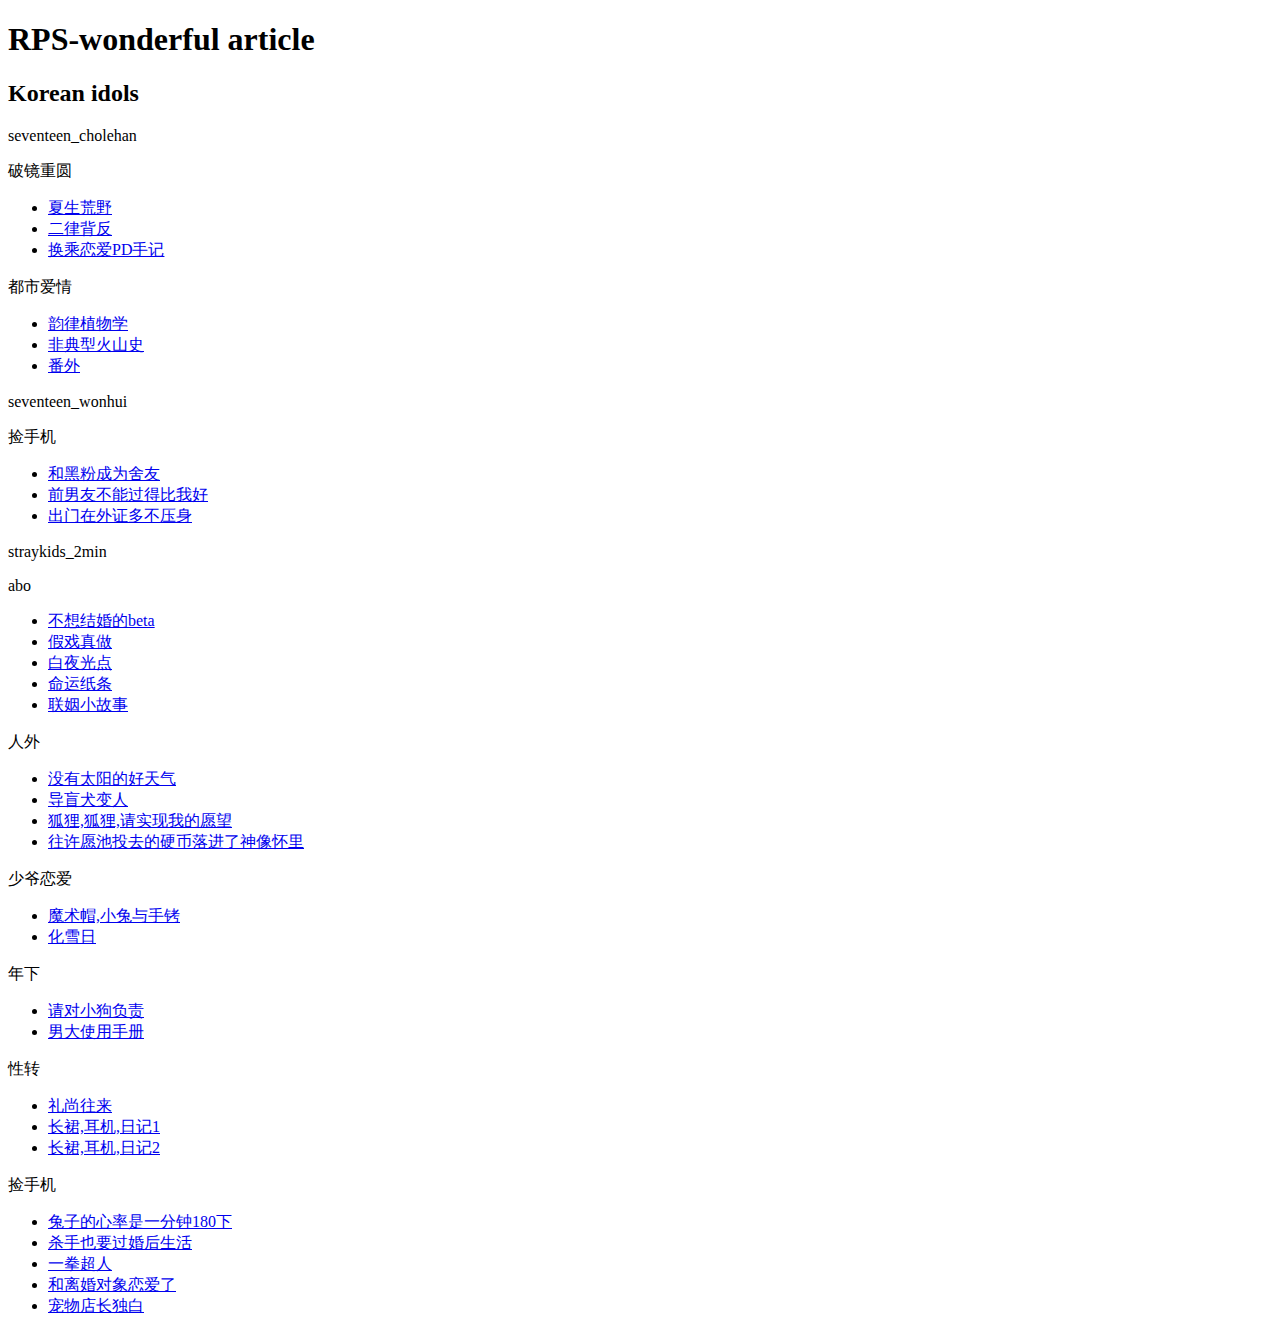
==== index.html @ d76c641f "Add files via upload" ====
<!DOCTYPE html>
<html lang="en">
  <head>
    <meta charset="UTF-8" />
    <meta name="viewport" content="width=device-width, initial-scale=1.0" />
    <link rel="stylesheet" href="index.css" />
    <h1 class="title">RPS-wonderful article</h1>

    <body>
      <script>
        window.alert("尊重厨子劳动成果,排名不分先后");
       
        </script>
      <h2 >Korean idols</h2>
      <p class="couple">seventeen_cholehan</p>
      <li class="newsort">破镜重圆</li>
      <ul>
        <li>
          <a href="https://archiveofourown.org/works/42984015/chapters/107998671" target="blank" class="more-info">
            夏生荒野
          </a>
        </li>
        <li>
          <a href="https://www.asianfanfics.com/story/view/1518376/abo-r18" target="blank" class="more-info">
            二律背反
          </a>
        </li>
        <li>
          <a href="https://archiveofourown.org/works/44199862" target="_blank" class="more-info">
            换乘恋爱PD手记
          </a>
        </li>
      </ul>
      <li class="newsort">都市爱情</li>
      <ul>
        <li>
          <a href="https://archiveofourown.org/works/42809625" target="_blank" class="more-info">韵律植物学</a>
        </li>
        <li>
          <a href="https://archiveofourown.org/works/43749130" target="_blank" class="more-info">非典型火山史</a>
        </li>
        <li>
          <a href="https://weibo.com/6001226499/4951030895745307" target="_blank" class="more-info">番外</a>
        </li>
      </ul>
      <p class="couple">seventeen_wonhui</p>
      <li class="newsort">捡手机</li>
      <ul>
        <li>
          <a href="https://www.lofter.com/front/blog/collection/share?collectionId=18082457" target="blank" class="more-info">
            和黑粉成为舍友
          </a>
        </li>
        <li>
          <a href="https://weibo.com/5597449832/4990596244573872?sourceType=weixin&from=10DA195010&wm=9006_2001&featurecode=newtitle&s_channel=4&s_trans=6576365393_4990596244573872" target="_blank" class="more-info">
            前男友不能过得比我好
          </a>
        </li>
        <li>
          <a href="https://www.lofter.com/front/blog/collection/share?collectionId=19189957" target="_blank" class="more-info">
            出门在外证多不压身
          </a>
        </li>
      </ul>
      <p class="couple">straykids_2min</p>
      <li class="newsort">abo</li>
      <ul>
        <li>
          <a href="https://www.lofter.com/front/blog/collection/share?collectionId=19189957" target="_blank" class="more-info">
            不想结婚的beta
          </a>
        </li>
        <li>
          <a href="https://weibo.com/5675034352/4864808954368347?sourceType=weixin&from=10DA195010&wm=9006_2001&featurecode=newtitle&s_channel=4&s_trans=6576365393_4864808954368347" target="_blank" class="more-info">
            假戏真做
          </a>
        </li>
        <li>
          <a href="https://weibo.com/5836048507/4508243428535874" target="_blank" class="more-info">
            白夜光点
          </a>
        </li>
        <li>
          <a href="https://weibo.com/7866498056/4954895226245034" target="_blank" class="more-info">
            命运纸条
          </a>
        </li>
        <li>
          <a href="https://weibo.com/7866498056/4974521591791774" target="_blank" class="more-info">
            联姻小故事
          </a>
        </li>
      </ul>
      <li class="newsort">人外</li>
      <ul>
        <li>
          <a href="https://archiveofourown.org/works/50622547" target="blank" class="more-info">
            没有太阳的好天气
          </a>
        </li>
        <li>
          <a href="https://weibo.com/7866498056/4953513732605819" target="blank" class="more-info">
            导盲犬变人
          </a>
        </li>
        <li>
          <a href="https://archiveofourown.org/works/47968015" target="_blank" class="more-info">
            狐狸,狐狸,请实现我的愿望
          </a>
        </li>
        <li>
          <a href="https://archiveofourown.org/works/47195911" target="_blank" class="more-info">
            往许愿池投去的硬币落进了神像怀里
          </a>
        </li>
      </ul>
      <li class="newsort">少爷恋爱</li>
      <ul>
        <li>
          <a href="https://archiveofourown.org/works/47216134" target="blank" class="more-info">
            魔术帽,小兔与手铐
          </a>
        </li>
        <li>
          <a href="https://www.asianfanfics.com/story/view/1555963/n-a" target="blank" class="more-info">
            化雪日
          </a>
        </li>
      </ul>
      <li class="newsort">年下</li>
      <ul>
        <li><a href="https://archiveofourown.org/works/47865142" target="_blank" class="more-info">
            请对小狗负责
          </a>
        </li>
        <li><a href="https://archiveofourown.org/works/53051620/chapters/134221333" target="_blank" class="more-info">
            男大使用手册
          </a>
        </li>
      </ul>
      <li class="newsort">性转</li>
      <ul>
        <li>
          <a href="https://archiveofourown.org/works/51228814/chapters/129444784" target="blank" class="more-info">
            礼尚往来
          </a>
        </li>
        <li>
          <a href="https://mooc-image.nosdn.127.net/ff63b867c51d490dbe833d9d12e247ee.jpg" target="blank" class="more-info">
            长裙,耳机,日记1
          </a>
        </li>
        <li>
          <a href="https://mooc-image.nosdn.127.net/cfe30569a57546fbba7cfcb55677f1c6.jpg" target="blank" class="more-info">
            长裙,耳机,日记2
          </a>
        </li>
      </ul>
      <li class="newsort">捡手机</li>
      <ul>
        <li>
          <a href="https://weibo.com/7801070742/4921700036381212" target="_blank" class="more-info">
            兔子的心率是一分钟180下
          </a>
        </li>
        <li>
          <a href="https://weibo.com/7555576121/4958277508008339" target="_blank" class="more-info">
            杀手也要过婚后生活
          </a>
        </li>
        <li>
          <a href="https://weibo.com/7555576121/4967346250978435" target="_blank" class="more-info">
            一拳超人
          </a>
        </li>
        <li>
          <a href="https://weibo.com/7555576121/4869838432108879" target="_blank" class="more-info">
            和离婚对象恋爱了
          </a>
        </li>
        <li>
          <a href="https://weibo.com/7555576121/4857601252140532" target="_blank" class="more-info">
            宠物店长独白
          </a>
        </li>
      </ul>
    </body>
  </body>
</html>
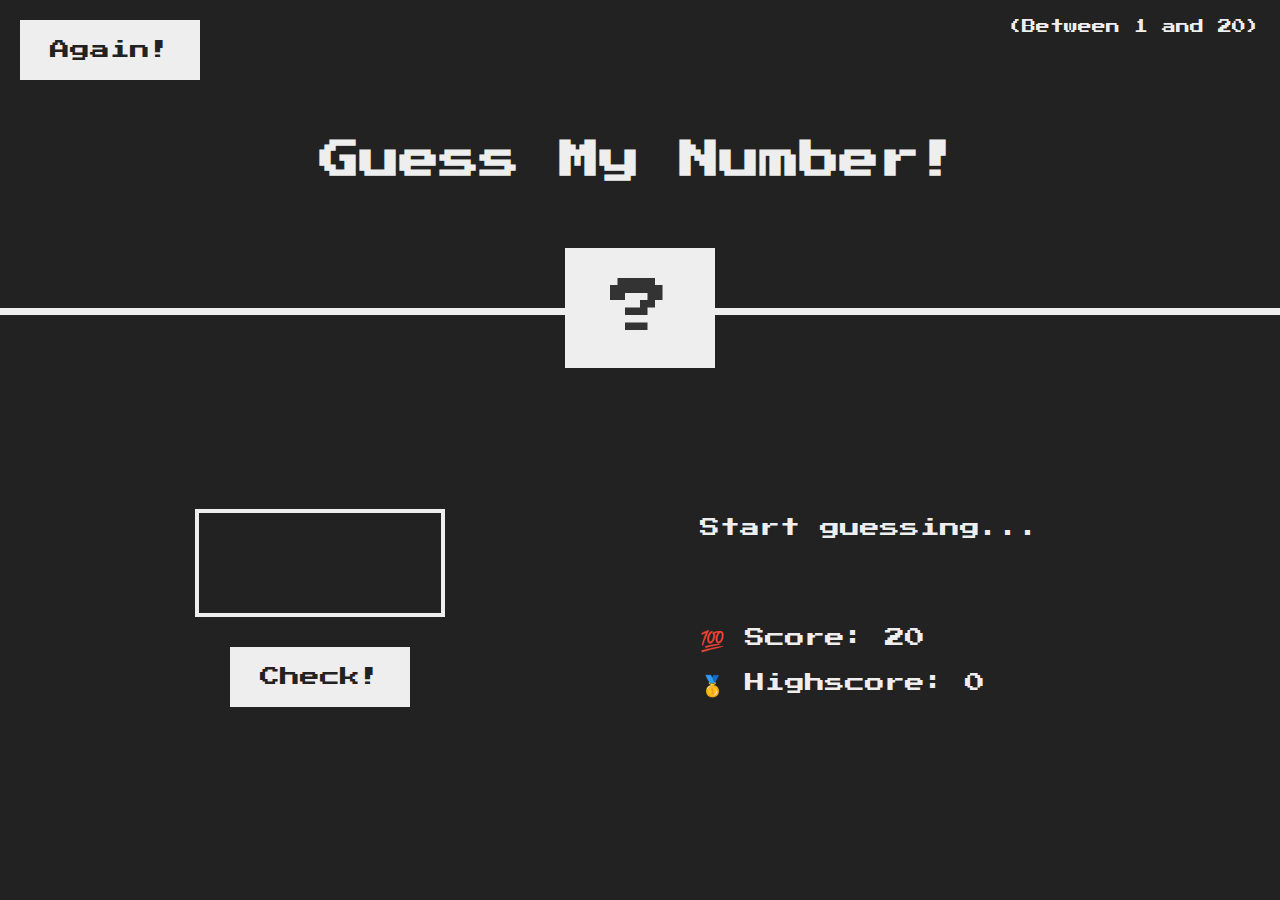
==== commit 88a55328: "Add files via upload" ====
--- a/index.html
+++ b/index.html
@@ -3,187 +3,31 @@
   <head>
     <meta charset="UTF-8" />
     <meta name="viewport" content="width=device-width, initial-scale=1.0" />
-    <link rel="stylesheet" href="index.css" />
-    <h1 class="title">RPS-wonderful article</h1>
+    <meta http-equiv="X-UA-Compatible" content="ie=edge" />
+    <link rel="stylesheet" href="style.css" />
+    <title>Guess My Number!</title>
+  </head>
 
-    <body>
-      <script>
-        window.alert("尊重厨子劳动成果,排名不分先后");
-       
-        </script>
-      <h2 >Korean idols</h2>
-      <p class="couple">seventeen_cholehan</p>
-      <li class="newsort">破镜重圆</li>
-      <ul>
-        <li>
-          <a href="https://archiveofourown.org/works/42984015/chapters/107998671" target="blank" class="more-info">
-            夏生荒野
-          </a>
-        </li>
-        <li>
-          <a href="https://www.asianfanfics.com/story/view/1518376/abo-r18" target="blank" class="more-info">
-            二律背反
-          </a>
-        </li>
-        <li>
-          <a href="https://archiveofourown.org/works/44199862" target="_blank" class="more-info">
-            换乘恋爱PD手记
-          </a>
-        </li>
-      </ul>
-      <li class="newsort">都市爱情</li>
-      <ul>
-        <li>
-          <a href="https://archiveofourown.org/works/42809625" target="_blank" class="more-info">韵律植物学</a>
-        </li>
-        <li>
-          <a href="https://archiveofourown.org/works/43749130" target="_blank" class="more-info">非典型火山史</a>
-        </li>
-        <li>
-          <a href="https://weibo.com/6001226499/4951030895745307" target="_blank" class="more-info">番外</a>
-        </li>
-      </ul>
-      <p class="couple">seventeen_wonhui</p>
-      <li class="newsort">捡手机</li>
-      <ul>
-        <li>
-          <a href="https://www.lofter.com/front/blog/collection/share?collectionId=18082457" target="blank" class="more-info">
-            和黑粉成为舍友
-          </a>
-        </li>
-        <li>
-          <a href="https://weibo.com/5597449832/4990596244573872?sourceType=weixin&from=10DA195010&wm=9006_2001&featurecode=newtitle&s_channel=4&s_trans=6576365393_4990596244573872" target="_blank" class="more-info">
-            前男友不能过得比我好
-          </a>
-        </li>
-        <li>
-          <a href="https://www.lofter.com/front/blog/collection/share?collectionId=19189957" target="_blank" class="more-info">
-            出门在外证多不压身
-          </a>
-        </li>
-      </ul>
-      <p class="couple">straykids_2min</p>
-      <li class="newsort">abo</li>
-      <ul>
-        <li>
-          <a href="https://www.lofter.com/front/blog/collection/share?collectionId=19189957" target="_blank" class="more-info">
-            不想结婚的beta
-          </a>
-        </li>
-        <li>
-          <a href="https://weibo.com/5675034352/4864808954368347?sourceType=weixin&from=10DA195010&wm=9006_2001&featurecode=newtitle&s_channel=4&s_trans=6576365393_4864808954368347" target="_blank" class="more-info">
-            假戏真做
-          </a>
-        </li>
-        <li>
-          <a href="https://weibo.com/5836048507/4508243428535874" target="_blank" class="more-info">
-            白夜光点
-          </a>
-        </li>
-        <li>
-          <a href="https://weibo.com/7866498056/4954895226245034" target="_blank" class="more-info">
-            命运纸条
-          </a>
-        </li>
-        <li>
-          <a href="https://weibo.com/7866498056/4974521591791774" target="_blank" class="more-info">
-            联姻小故事
-          </a>
-        </li>
-      </ul>
-      <li class="newsort">人外</li>
-      <ul>
-        <li>
-          <a href="https://archiveofourown.org/works/50622547" target="blank" class="more-info">
-            没有太阳的好天气
-          </a>
-        </li>
-        <li>
-          <a href="https://weibo.com/7866498056/4953513732605819" target="blank" class="more-info">
-            导盲犬变人
-          </a>
-        </li>
-        <li>
-          <a href="https://archiveofourown.org/works/47968015" target="_blank" class="more-info">
-            狐狸,狐狸,请实现我的愿望
-          </a>
-        </li>
-        <li>
-          <a href="https://archiveofourown.org/works/47195911" target="_blank" class="more-info">
-            往许愿池投去的硬币落进了神像怀里
-          </a>
-        </li>
-      </ul>
-      <li class="newsort">少爷恋爱</li>
-      <ul>
-        <li>
-          <a href="https://archiveofourown.org/works/47216134" target="blank" class="more-info">
-            魔术帽,小兔与手铐
-          </a>
-        </li>
-        <li>
-          <a href="https://www.asianfanfics.com/story/view/1555963/n-a" target="blank" class="more-info">
-            化雪日
-          </a>
-        </li>
-      </ul>
-      <li class="newsort">年下</li>
-      <ul>
-        <li><a href="https://archiveofourown.org/works/47865142" target="_blank" class="more-info">
-            请对小狗负责
-          </a>
-        </li>
-        <li><a href="https://archiveofourown.org/works/53051620/chapters/134221333" target="_blank" class="more-info">
-            男大使用手册
-          </a>
-        </li>
-      </ul>
-      <li class="newsort">性转</li>
-      <ul>
-        <li>
-          <a href="https://archiveofourown.org/works/51228814/chapters/129444784" target="blank" class="more-info">
-            礼尚往来
-          </a>
-        </li>
-        <li>
-          <a href="https://mooc-image.nosdn.127.net/ff63b867c51d490dbe833d9d12e247ee.jpg" target="blank" class="more-info">
-            长裙,耳机,日记1
-          </a>
-        </li>
-        <li>
-          <a href="https://mooc-image.nosdn.127.net/cfe30569a57546fbba7cfcb55677f1c6.jpg" target="blank" class="more-info">
-            长裙,耳机,日记2
-          </a>
-        </li>
-      </ul>
-      <li class="newsort">捡手机</li>
-      <ul>
-        <li>
-          <a href="https://weibo.com/7801070742/4921700036381212" target="_blank" class="more-info">
-            兔子的心率是一分钟180下
-          </a>
-        </li>
-        <li>
-          <a href="https://weibo.com/7555576121/4958277508008339" target="_blank" class="more-info">
-            杀手也要过婚后生活
-          </a>
-        </li>
-        <li>
-          <a href="https://weibo.com/7555576121/4967346250978435" target="_blank" class="more-info">
-            一拳超人
-          </a>
-        </li>
-        <li>
-          <a href="https://weibo.com/7555576121/4869838432108879" target="_blank" class="more-info">
-            和离婚对象恋爱了
-          </a>
-        </li>
-        <li>
-          <a href="https://weibo.com/7555576121/4857601252140532" target="_blank" class="more-info">
-            宠物店长独白
-          </a>
-        </li>
-      </ul>
-    </body>
+  <body>
+    <header>
+      <h1>Guess My Number!</h1>
+      <p class="between">(Between 1 and 20)</p>
+      <button class="btn again">Again!</button>
+      <div class="number">?</div>
+    </header>
+    <main>
+      <section class="left">
+        <input type="number" class="guess" />
+        <button class="btn check">Check!</button>
+      </section>
+      <section class="right">
+        <p class="message">Start guessing...</p>
+        <p class="label-score">💯 Score: <span class="score">20</span></p>
+        <p class="label-highscore">
+          🥇 Highscore: <span class="highscore">0</span>
+        </p>
+      </section>
+    </main>
+    <script src="script.js"></script>
   </body>
 </html>
--- a/style.css
+++ b/style.css
@@ -0,0 +1,120 @@
+@import url("https://fonts.googleapis.com/css?family=Press+Start+2P&display=swap");
+* {
+  margin: 0;
+  padding: 0;
+  box-sizing: inherit;
+}
+
+html {
+  font-size: 62.5%;
+  box-sizing: border-box;
+}
+
+body {
+  font-family: "Press Start 2P", sans-serif;
+  color: #eee;
+  background-color: #222;
+  /* background-color: #60b347; */
+}
+
+/* LAYOUT */
+
+header {
+  position: relative;
+  height: 35vh;
+  border-bottom: 7px solid #eee;
+}
+
+main {
+  height: 65vh;
+  color: #eee;
+  display: flex;
+  align-items: center;
+  justify-content: space-around;
+}
+
+.left {
+  width: 52rem;
+  display: flex;
+  flex-direction: column;
+  align-items: center;
+}
+
+.right {
+  width: 52rem;
+  font-size: 2rem;
+}
+
+/* ELEMENTS STYLE */
+
+h1 {
+  font-size: 4rem;
+  text-align: center;
+  position: absolute;
+  width: 100%;
+  top: 52%;
+  left: 50%;
+  transform: translate(-50%, -50%);
+}
+
+.number {
+  background: #eee;
+  color: #333;
+  font-size: 6rem;
+  width: 15rem;
+  padding: 3rem 0rem;
+  text-align: center;
+  position: absolute;
+  bottom: 0;
+  left: 50%;
+  transform: translate(-50%, 50%);
+}
+
+.between {
+  font-size: 1.4rem;
+  position: absolute;
+  top: 2rem;
+  right: 2rem;
+}
+
+.again {
+  position: absolute;
+  top: 2rem;
+  left: 2rem;
+}
+
+.guess {
+  background: none;
+  border: 4px solid #eee;
+  font-family: inherit;
+  color: inherit;
+  font-size: 5rem;
+  padding: 2.5rem;
+  width: 25rem;
+  text-align: center;
+  display: block;
+  margin-bottom: 3rem;
+}
+
+.btn {
+  border: none;
+  background-color: #eee;
+  color: #222;
+  font-size: 2rem;
+  font-family: inherit;
+  padding: 2rem 3rem;
+  cursor: pointer;
+}
+
+.btn:hover {
+  background-color: #ccc;
+}
+
+.message {
+  margin-bottom: 8rem;
+  height: 3rem;
+}
+
+.label-score {
+  margin-bottom: 2rem;
+}
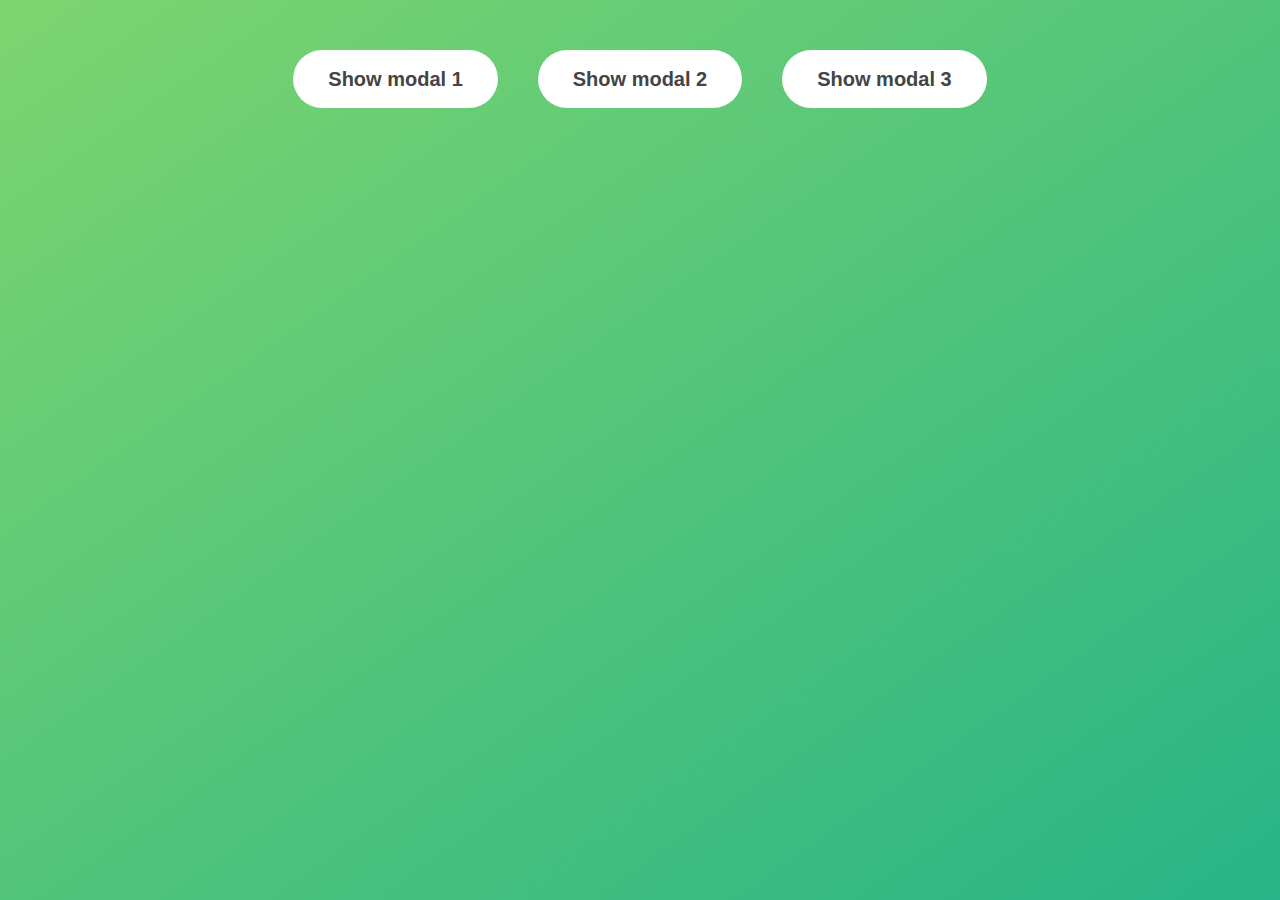
==== commit e47e3ad0: "Add files via upload" ====
--- a/index.html
+++ b/index.html
@@ -1,33 +1,30 @@
 <!DOCTYPE html>
 <html lang="en">
-  <head>
+
+<head>
     <meta charset="UTF-8" />
     <meta name="viewport" content="width=device-width, initial-scale=1.0" />
     <meta http-equiv="X-UA-Compatible" content="ie=edge" />
     <link rel="stylesheet" href="style.css" />
-    <title>Guess My Number!</title>
-  </head>
+    <title>Modal window</title>
+</head>
 
-  <body>
-    <header>
-      <h1>Guess My Number!</h1>
-      <p class="between">(Between 1 and 20)</p>
-      <button class="btn again">Again!</button>
-      <div class="number">?</div>
-    </header>
-    <main>
-      <section class="left">
-        <input type="number" class="guess" />
-        <button class="btn check">Check!</button>
-      </section>
-      <section class="right">
-        <p class="message">Start guessing...</p>
-        <p class="label-score">💯 Score: <span class="score">20</span></p>
-        <p class="label-highscore">
-          🥇 Highscore: <span class="highscore">0</span>
+<body>
+    <button class="show-modal">Show modal 1</button>
+    <button class="show-modal">Show modal 2</button>
+    <button class="show-modal">Show modal 3</button>
+
+    <div class="modal hidden">
+        <button class="close-modal">&times;</button>
+        <h1>I'm a modal window 😍</h1>
+        <p>
+            Lorem ipsum dolor sit amet, consectetur adipisicing elit, sed do eiusmod tempor incididunt ut labore et dolore magna aliqua. Ut enim ad minim veniam, quis nostrud exercitation ullamco laboris nisi ut aliquip ex ea commodo consequat. Duis aute irure dolor
+            in reprehenderit in voluptate velit esse cillum dolore eu fugiat nulla pariatur. Excepteur sint occaecat cupidatat non proident, sunt in culpa qui officia deserunt mollit anim id est laborum.
         </p>
-      </section>
-    </main>
+    </div>
+    <div class="overlay hidden"></div>
+
     <script src="script.js"></script>
-  </body>
-</html>
+</body>
+
+</html>--- a/style.css
+++ b/style.css
@@ -1,120 +1,88 @@
-@import url("https://fonts.googleapis.com/css?family=Press+Start+2P&display=swap");
 * {
-  margin: 0;
-  padding: 0;
-  box-sizing: inherit;
+    margin: 0;
+    padding: 0;
+    box-sizing: inherit;
 }
 
 html {
-  font-size: 62.5%;
-  box-sizing: border-box;
+    font-size: 62.5%;
+    box-sizing: border-box;
 }
 
 body {
-  font-family: "Press Start 2P", sans-serif;
-  color: #eee;
-  background-color: #222;
-  /* background-color: #60b347; */
+    font-family: sans-serif;
+    color: #333;
+    line-height: 1.5;
+    height: 100vh;
+    position: relative;
+    display: flex;
+    align-items: flex-start;
+    justify-content: center;
+    background: linear-gradient(to top left, #28b487, #7dd56f);
 }
 
-/* LAYOUT */
-
-header {
-  position: relative;
-  height: 35vh;
-  border-bottom: 7px solid #eee;
+.show-modal {
+    font-size: 2rem;
+    font-weight: 600;
+    padding: 1.75rem 3.5rem;
+    margin: 5rem 2rem;
+    border: none;
+    background-color: #fff;
+    color: #444;
+    border-radius: 10rem;
+    cursor: pointer;
 }
 
-main {
-  height: 65vh;
-  color: #eee;
-  display: flex;
-  align-items: center;
-  justify-content: space-around;
+.close-modal {
+    position: absolute;
+    top: 1.2rem;
+    right: 2rem;
+    font-size: 5rem;
+    color: #333;
+    cursor: pointer;
+    border: none;
+    background: none;
 }
 
-.left {
-  width: 52rem;
-  display: flex;
-  flex-direction: column;
-  align-items: center;
+h1 {
+    font-size: 2.5rem;
+    margin-bottom: 2rem;
 }
 
-.right {
-  width: 52rem;
-  font-size: 2rem;
+p {
+    font-size: 1.8rem;
 }
 
-/* ELEMENTS STYLE */
 
-h1 {
-  font-size: 4rem;
-  text-align: center;
-  position: absolute;
-  width: 100%;
-  top: 52%;
-  left: 50%;
-  transform: translate(-50%, -50%);
+/* -------------------------- */
+
+
+/* CLASSES TO MAKE MODAL WORK */
+
+.hidden {
+    display: none;
 }
 
-.number {
-  background: #eee;
-  color: #333;
-  font-size: 6rem;
-  width: 15rem;
-  padding: 3rem 0rem;
-  text-align: center;
-  position: absolute;
-  bottom: 0;
-  left: 50%;
-  transform: translate(-50%, 50%);
+.modal {
+    position: absolute;
+    top: 50%;
+    left: 50%;
+    transform: translate(-50%, -50%);
+    width: 70%;
+    background-color: white;
+    padding: 6rem;
+    border-radius: 5px;
+    box-shadow: 0 3rem 5rem rgba(0, 0, 0, 0.3);
+    z-index: 10;
 }
 
-.between {
-  font-size: 1.4rem;
-  position: absolute;
-  top: 2rem;
-  right: 2rem;
-}
-
-.again {
-  position: absolute;
-  top: 2rem;
-  left: 2rem;
-}
-
-.guess {
-  background: none;
-  border: 4px solid #eee;
-  font-family: inherit;
-  color: inherit;
-  font-size: 5rem;
-  padding: 2.5rem;
-  width: 25rem;
-  text-align: center;
-  display: block;
-  margin-bottom: 3rem;
-}
-
-.btn {
-  border: none;
-  background-color: #eee;
-  color: #222;
-  font-size: 2rem;
-  font-family: inherit;
-  padding: 2rem 3rem;
-  cursor: pointer;
-}
-
-.btn:hover {
-  background-color: #ccc;
-}
-
-.message {
-  margin-bottom: 8rem;
-  height: 3rem;
-}
-
-.label-score {
-  margin-bottom: 2rem;
-}
+.overlay {
+    position: absolute;
+    top: 0;
+    left: 0;
+    width: 100%;
+    height: 100%;
+    background-color: rgba(0, 0, 0, 0.6);
+    backdrop-filter: blur(3px);
+    z-index: 5;
+}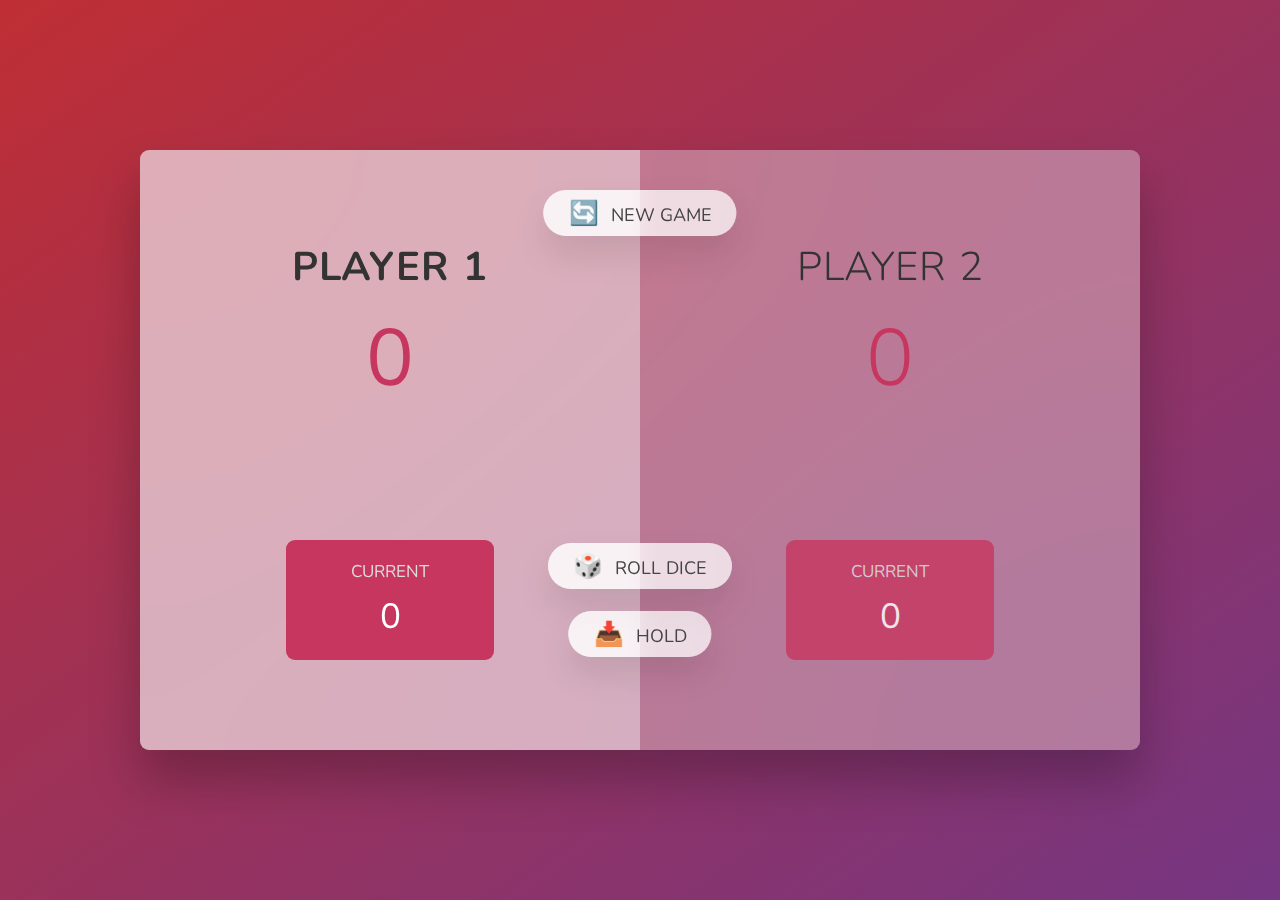
==== commit 0080b97e: "Add files via upload" ====
--- a/index.html
+++ b/index.html
@@ -6,24 +6,33 @@
     <meta name="viewport" content="width=device-width, initial-scale=1.0" />
     <meta http-equiv="X-UA-Compatible" content="ie=edge" />
     <link rel="stylesheet" href="style.css" />
-    <title>Modal window</title>
+    <title>Pig Game</title>
 </head>
 
 <body>
-    <button class="show-modal">Show modal 1</button>
-    <button class="show-modal">Show modal 2</button>
-    <button class="show-modal">Show modal 3</button>
+    <main>
+        <section class="player player--0 player--active">
+            <h2 class="name" id="name--0">Player 1</h2>
+            <p class="score" id="score--0">43</p>
+            <div class="current">
+                <p class="current-label">Current</p>
+                <p class="current-score" id="current--0">0</p>
+            </div>
+        </section>
+        <section class="player player--1">
+            <h2 class="name" id="name--1">Player 2</h2>
+            <p class="score" id="score--1">24</p>
+            <div class="current">
+                <p class="current-label">Current</p>
+                <p class="current-score" id="current--1">0</p>
+            </div>
+        </section>
 
-    <div class="modal hidden">
-        <button class="close-modal">&times;</button>
-        <h1>I'm a modal window 😍</h1>
-        <p>
-            Lorem ipsum dolor sit amet, consectetur adipisicing elit, sed do eiusmod tempor incididunt ut labore et dolore magna aliqua. Ut enim ad minim veniam, quis nostrud exercitation ullamco laboris nisi ut aliquip ex ea commodo consequat. Duis aute irure dolor
-            in reprehenderit in voluptate velit esse cillum dolore eu fugiat nulla pariatur. Excepteur sint occaecat cupidatat non proident, sunt in culpa qui officia deserunt mollit anim id est laborum.
-        </p>
-    </div>
-    <div class="overlay hidden"></div>
-
+        <img src="dice-5.png" alt="Playing dice" class="dice" />
+        <button class="btn btn--new">🔄 New game</button>
+        <button class="btn btn--roll">🎲 Roll dice</button>
+        <button class="btn btn--hold">📥 Hold</button>
+    </main>
     <script src="script.js"></script>
 </body>
 
--- a/style.css
+++ b/style.css
@@ -1,3 +1,4 @@
+@import url('https://fonts.googleapis.com/css2?family=Nunito&display=swap');
 * {
     margin: 0;
     padding: 0;
@@ -10,79 +11,168 @@
 }
 
 body {
-    font-family: sans-serif;
+    font-family: 'Nunito', sans-serif;
+    font-weight: 400;
+    height: 100vh;
     color: #333;
-    line-height: 1.5;
-    height: 100vh;
-    position: relative;
+    background-image: linear-gradient(to top left, #753682 0%, #bf2e34 100%);
     display: flex;
-    align-items: flex-start;
+    align-items: center;
     justify-content: center;
-    background: linear-gradient(to top left, #28b487, #7dd56f);
-}
-
-.show-modal {
-    font-size: 2rem;
-    font-weight: 600;
-    padding: 1.75rem 3.5rem;
-    margin: 5rem 2rem;
-    border: none;
-    background-color: #fff;
-    color: #444;
-    border-radius: 10rem;
-    cursor: pointer;
-}
-
-.close-modal {
-    position: absolute;
-    top: 1.2rem;
-    right: 2rem;
-    font-size: 5rem;
-    color: #333;
-    cursor: pointer;
-    border: none;
-    background: none;
-}
-
-h1 {
-    font-size: 2.5rem;
-    margin-bottom: 2rem;
-}
-
-p {
-    font-size: 1.8rem;
 }
 
 
-/* -------------------------- */
+/* LAYOUT */
+
+main {
+    position: relative;
+    width: 100rem;
+    height: 60rem;
+    background-color: rgba(255, 255, 255, 0.35);
+    backdrop-filter: blur(200px);
+    filter: blur();
+    box-shadow: 0 3rem 5rem rgba(0, 0, 0, 0.25);
+    border-radius: 9px;
+    overflow: hidden;
+    display: flex;
+}
+
+.player {
+    flex: 50%;
+    padding: 9rem;
+    display: flex;
+    flex-direction: column;
+    align-items: center;
+    transition: all 0.75s;
+}
 
 
-/* CLASSES TO MAKE MODAL WORK */
+/* ELEMENTS */
+
+.name {
+    position: relative;
+    font-size: 4rem;
+    text-transform: uppercase;
+    letter-spacing: 1px;
+    word-spacing: 2px;
+    font-weight: 300;
+    margin-bottom: 1rem;
+}
+
+.score {
+    font-size: 8rem;
+    font-weight: 300;
+    color: #c7365f;
+    margin-bottom: auto;
+}
+
+.player--active {
+    background-color: rgba(255, 255, 255, 0.4);
+}
+
+.player--active .name {
+    font-weight: 700;
+}
+
+.player--active .score {
+    font-weight: 400;
+}
+
+.player--active .current {
+    opacity: 1;
+}
+
+.current {
+    background-color: #c7365f;
+    opacity: 0.8;
+    border-radius: 9px;
+    color: #fff;
+    width: 65%;
+    padding: 2rem;
+    text-align: center;
+    transition: all 0.75s;
+}
+
+.current-label {
+    text-transform: uppercase;
+    margin-bottom: 1rem;
+    font-size: 1.7rem;
+    color: #ddd;
+}
+
+.current-score {
+    font-size: 3.5rem;
+}
+
+
+/* ABSOLUTE POSITIONED ELEMENTS */
+
+.btn {
+    position: absolute;
+    left: 50%;
+    transform: translateX(-50%);
+    color: #444;
+    background: none;
+    border: none;
+    font-family: inherit;
+    font-size: 1.8rem;
+    text-transform: uppercase;
+    cursor: pointer;
+    font-weight: 400;
+    transition: all 0.2s;
+    background-color: white;
+    background-color: rgba(255, 255, 255, 0.6);
+    backdrop-filter: blur(10px);
+    padding: 0.7rem 2.5rem;
+    border-radius: 50rem;
+    box-shadow: 0 1.75rem 3.5rem rgba(0, 0, 0, 0.1);
+}
+
+.btn::first-letter {
+    font-size: 2.4rem;
+    display: inline-block;
+    margin-right: 0.7rem;
+}
+
+.btn--new {
+    top: 4rem;
+}
+
+.btn--roll {
+    top: 39.3rem;
+}
+
+.btn--hold {
+    top: 46.1rem;
+}
+
+.btn:active {
+    transform: translate(-50%, 3px);
+    box-shadow: 0 1rem 2rem rgba(0, 0, 0, 0.15);
+}
+
+.btn:focus {
+    outline: none;
+}
+
+.dice {
+    position: absolute;
+    left: 50%;
+    top: 16.5rem;
+    transform: translateX(-50%);
+    height: 10rem;
+    box-shadow: 0 2rem 5rem rgba(0, 0, 0, 0.2);
+}
+
+.player--winner {
+    background-color: #2f2f2f;
+}
+
+.player--winner .name {
+    font-weight: 700;
+    color: #c7365f;
+}
 
 .hidden {
     display: none;
-}
-
-.modal {
-    position: absolute;
-    top: 50%;
-    left: 50%;
-    transform: translate(-50%, -50%);
-    width: 70%;
-    background-color: white;
-    padding: 6rem;
-    border-radius: 5px;
-    box-shadow: 0 3rem 5rem rgba(0, 0, 0, 0.3);
-    z-index: 10;
-}
-
-.overlay {
-    position: absolute;
-    top: 0;
-    left: 0;
-    width: 100%;
-    height: 100%;
-    background-color: rgba(0, 0, 0, 0.6);
-    backdrop-filter: blur(3px);
-    z-index: 5;
 }